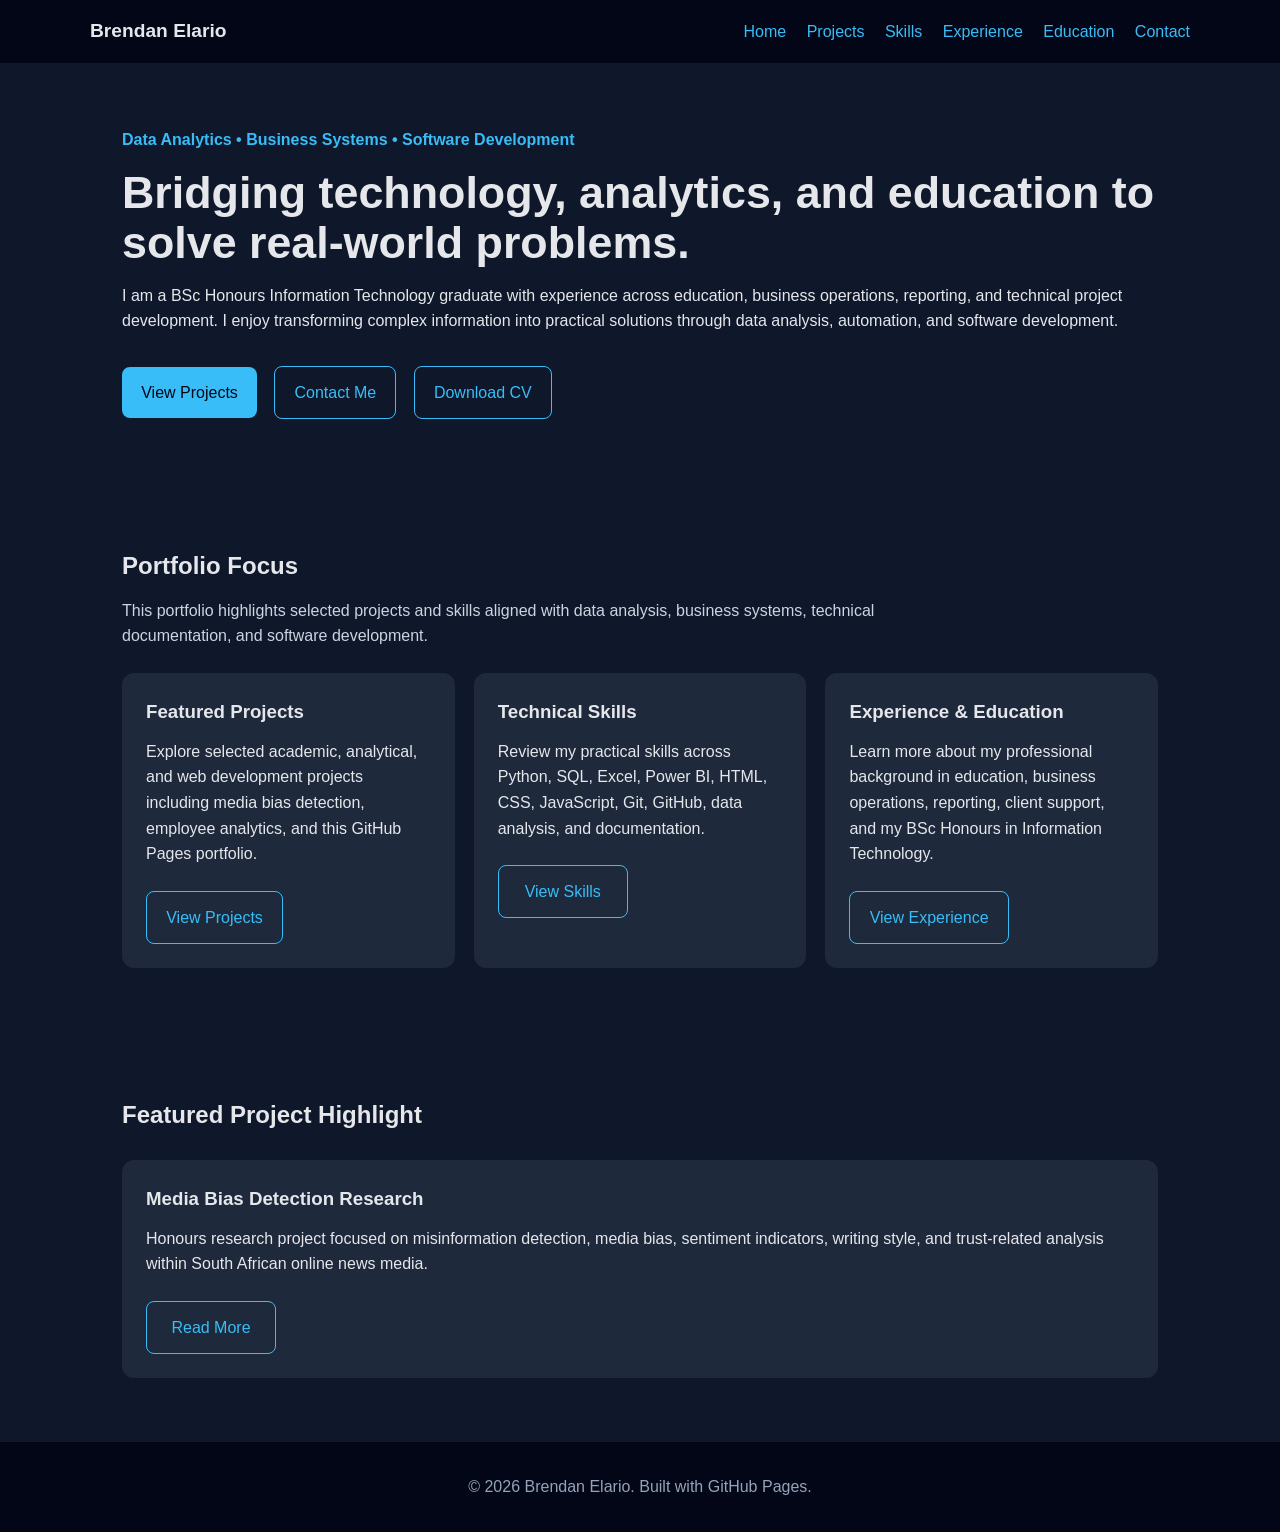
==== index.html @ 7e0d2e7d "Updated portfolio - added individual pages" ====
<!DOCTYPE html>
<html lang="en">
<head>
  <meta charset="UTF-8" />
  <meta name="viewport" content="width=device-width, initial-scale=1.0" />
  <title>Brendan Elario | Portfolio</title>
  <link rel="stylesheet" href="assets/css/styles.css" />
</head>
<body>
  <header class="site-header">
    <nav class="nav">
      <h1 class="logo">Brendan Elario</h1>
      <div class="nav-links">
        <a href="index.html">Home</a>
        <a href="projects.html">Projects</a>
        <a href="skills.html">Skills</a>
        <a href="experience.html">Experience</a>
        <a href="education.html">Education</a>
        <a href="contact.html">Contact</a>
      </div>
    </nav>
  </header>

  <main>
    <section class="hero">
      <p class="eyebrow">Data Analytics • Business Systems • Software Development</p>

      <h2>Bridging technology, analytics, and education to solve real-world problems.</h2>

      <p>
        I am a BSc Honours Information Technology graduate with experience across education,
        business operations, reporting, and technical project development. I enjoy transforming
        complex information into practical solutions through data analysis, automation, and software development.
      </p>

      <div class="hero-buttons">
        <a class="btn primary" href="projects.html">View Projects</a>
        <a class="btn secondary" href="contact.html">Contact Me</a>
        <a class="btn secondary" href="assets/docs/Brendan_Elario_CV.pdf" target="_blank">Download CV</a>
      </div>
    </section>

    <section class="section">
      <h2>Portfolio Focus</h2>
      <p class="section-intro">
        This portfolio highlights selected projects and skills aligned with data analysis,
        business systems, technical documentation, and software development.
      </p>

      <div class="card-grid">
        <article class="card">
          <h3>Featured Projects</h3>
          <p>
            Explore selected academic, analytical, and web development projects including
            media bias detection, employee analytics, and this GitHub Pages portfolio.
          </p>
          <div class="card-actions">
            <a class="btn secondary" href="projects.html">View Projects</a>
          </div>
        </article>

        <article class="card">
          <h3>Technical Skills</h3>
          <p>
            Review my practical skills across Python, SQL, Excel, Power BI, HTML, CSS,
            JavaScript, Git, GitHub, data analysis, and documentation.
          </p>
          <div class="card-actions">
            <a class="btn secondary" href="skills.html">View Skills</a>
          </div>
        </article>

        <article class="card">
          <h3>Experience & Education</h3>
          <p>
            Learn more about my professional background in education, business operations,
            reporting, client support, and my BSc Honours in Information Technology.
          </p>
          <div class="card-actions">
            <a class="btn secondary" href="experience.html">View Experience</a>
          </div>
        </article>
      </div>
    </section>

    <section class="section">
      <h2>Featured Project Highlight</h2>
      <br>
      <div class="card">
        <h3>Media Bias Detection Research</h3>
        <p>
          Honours research project focused on misinformation detection, media bias,
          sentiment indicators, writing style, and trust-related analysis within
          South African online news media.
        </p>
        <div class="card-actions">
          <a class="btn secondary" href="projects.html">Read More</a>
        </div>
      </div>
    </section>
  </main>

  <footer>
    <p>© 2026 Brendan Elario. Built with GitHub Pages.</p>
  </footer>

  <script src="assets/js/main.js"></script>

</html>
---- assets/css/styles.css ----
* {
  box-sizing: border-box;
  margin: 0;
  padding: 0;
}

body {
  font-family: Arial, sans-serif;
  background: #0f172a;
  color: #e5e7eb;
  line-height: 1.6;
}

a {
  color: #38bdf8;
  text-decoration: none;
}

.site-header {
  padding: 1rem 2rem;
  background: #020617;
  position: sticky;
  top: 0;
}

.nav {
  max-width: 1100px;
  margin: auto;
  display: flex;
  justify-content: space-between;
  align-items: center;
}

.logo {
  font-size: 1.2rem;
}

.nav-links a {
  margin-left: 1rem;
}

.hero,
.section {
  max-width: 1100px;
  margin: auto;
  padding: 4rem 2rem;
}

.hero h2 {
  font-size: 2.8rem;
  line-height: 1.1;
  margin: 1rem 0;
}

.eyebrow {
  color: #38bdf8;
  font-weight: bold;
}

.hero-buttons {
  margin-top: 2rem;
}

.btn {
  display: inline-block;
  padding: 0.8rem 1.2rem;
  border-radius: 8px;
  margin-right: 0.8rem;
}

.primary {
  background: #38bdf8;
  color: #020617;
}

.secondary {
  border: 1px solid #38bdf8;
}

.card-grid {
  display: grid;
  grid-template-columns: repeat(auto-fit, minmax(250px, 1fr));
  gap: 1.2rem;
  margin-top: 1.5rem;
}

.card {
  background: #1e293b;
  padding: 1.5rem;
  border-radius: 12px;
}

.card p {
  margin-top: 0.75rem;
}

.card-actions {
  margin-top: auto;
  padding-top: 1.5rem;
}

.card-actions .btn {
  display: inline-block;
  min-width: 130px;
  text-align: center;
}

.section-intro {
  max-width: 800px;
  margin-top: 0.75rem;
  color: #cbd5e1;
}

.skill-tags {
  display: flex;
  flex-wrap: wrap;
  gap: 0.6rem;
  margin-top: 1rem;
}

.skill-tags span {
  display: inline-block;
  padding: 0.45rem 0.75rem;
  border: 1px solid #38bdf8;
  border-radius: 999px;
  color: #e5e7eb;
  background: rgba(56, 189, 248, 0.08);
  font-size: 0.95rem;
}

.education-card {
  margin-top: 1.5rem;
}

.education-card h4 {
  margin-top: 1.5rem;
}

.muted {
  color: #94a3b8;
  margin: 0.35rem 0 1rem;
}

footer {
  text-align: center;
  padding: 2rem;
  background: #020617;
  color: #94a3b8;
}

@media (max-width: 700px) {
  .nav {
    flex-direction: column;
    align-items: flex-start;
  }

  .nav-links {
    margin-top: 1rem;
  }

  .nav-links a {
    display: inline-block;
    margin: 0 0.8rem 0.5rem 0;
  }

  .hero h2 {
    font-size: 2rem;
  }
}
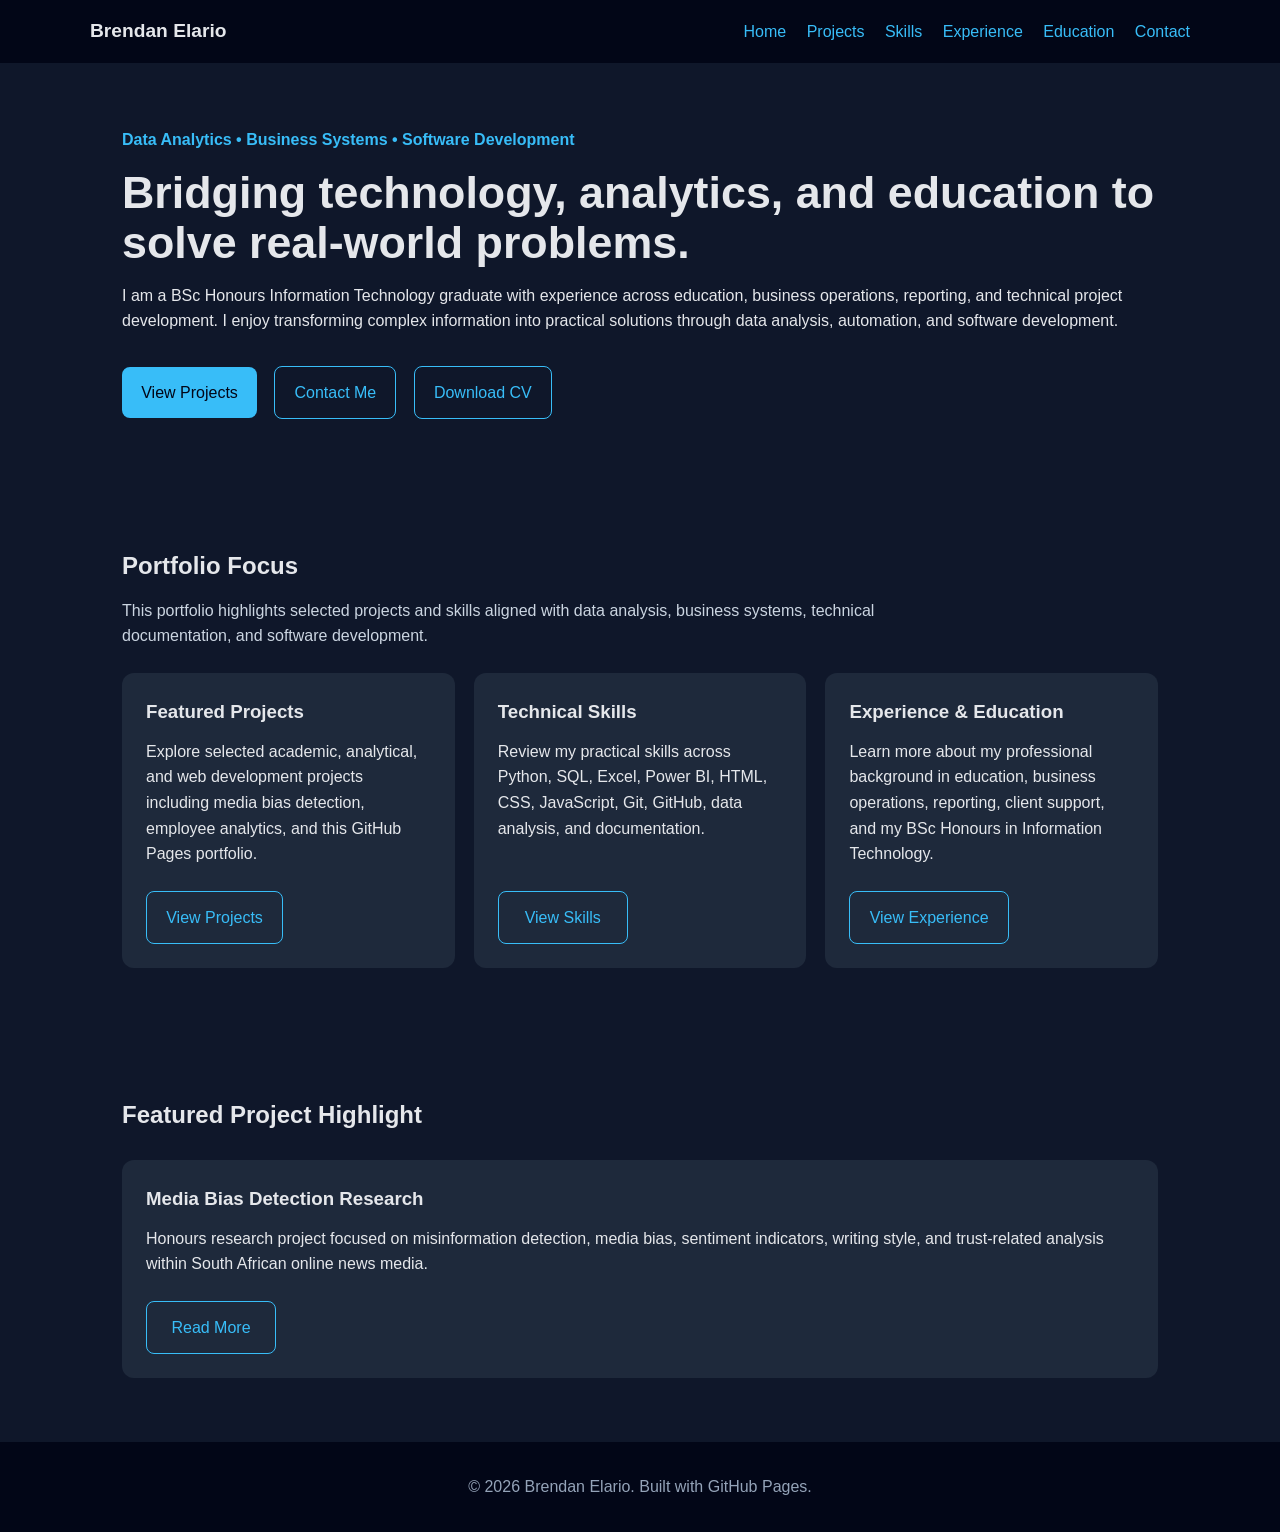
==== commit 1876968b: "updated contact page" ====
--- a/index.html
+++ b/index.html
@@ -105,5 +105,5 @@
   </footer>
 
   <script src="assets/js/main.js"></script>
-
+</body>
 </html>
--- a/assets/css/styles.css
+++ b/assets/css/styles.css
@@ -88,6 +88,11 @@
   background: #1e293b;
   padding: 1.5rem;
   border-radius: 12px;
+
+  display: flex;
+  flex-direction: column;
+
+  height: 100%;
 }
 
 .card p {
@@ -141,6 +146,35 @@
   margin: 0.35rem 0 1rem;
 }
 
+.contact-form {
+  display: flex;
+  flex-direction: column;
+  gap: 0.8rem;
+  margin-top: 1rem;
+}
+
+.contact-form input,
+.contact-form select,
+.contact-form textarea {
+  width: 100%;
+  padding: 0.75rem;
+  border-radius: 8px;
+  border: 1px solid #334155;
+  background: #0f172a;
+  color: #e5e7eb;
+}
+
+.contact-form label {
+  font-weight: bold;
+  color: #cbd5e1;
+}
+
+.contact-form button {
+  border: none;
+  cursor: pointer;
+  margin-top: 0.5rem;
+}
+
 footer {
   text-align: center;
   padding: 2rem;
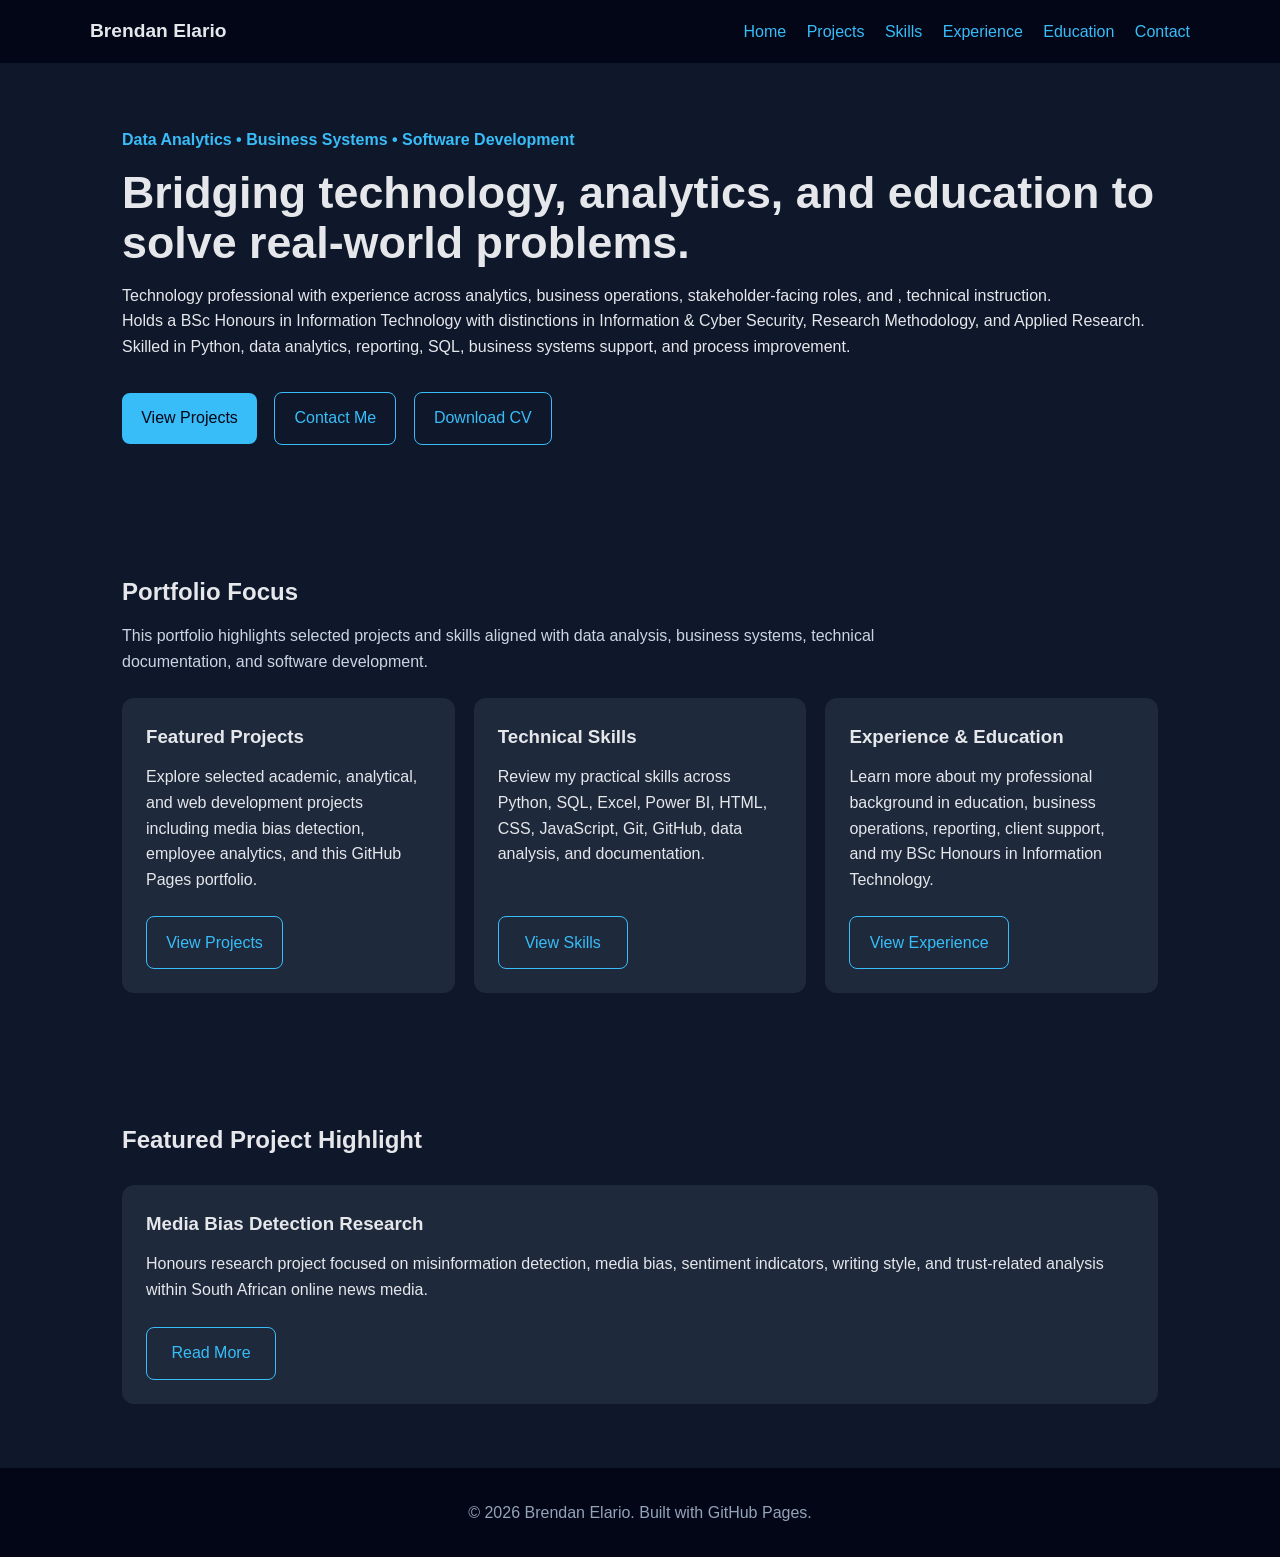
==== commit 075560ca: "update to profile wording" ====
--- a/index.html
+++ b/index.html
@@ -28,9 +28,10 @@
       <h2>Bridging technology, analytics, and education to solve real-world problems.</h2>
 
       <p>
-        I am a BSc Honours Information Technology graduate with experience across education,
-        business operations, reporting, and technical project development. I enjoy transforming
-        complex information into practical solutions through data analysis, automation, and software development.
+        Technology professional with experience across analytics, business operations, stakeholder-facing roles, and , technical instruction. <br>
+        Holds a BSc Honours in Information Technology with distinctions in Information & Cyber Security, 
+        Research Methodology, and Applied Research. <br>
+        Skilled in Python, data analytics, reporting, SQL, business systems support, and process improvement.
       </p>
 
       <div class="hero-buttons">
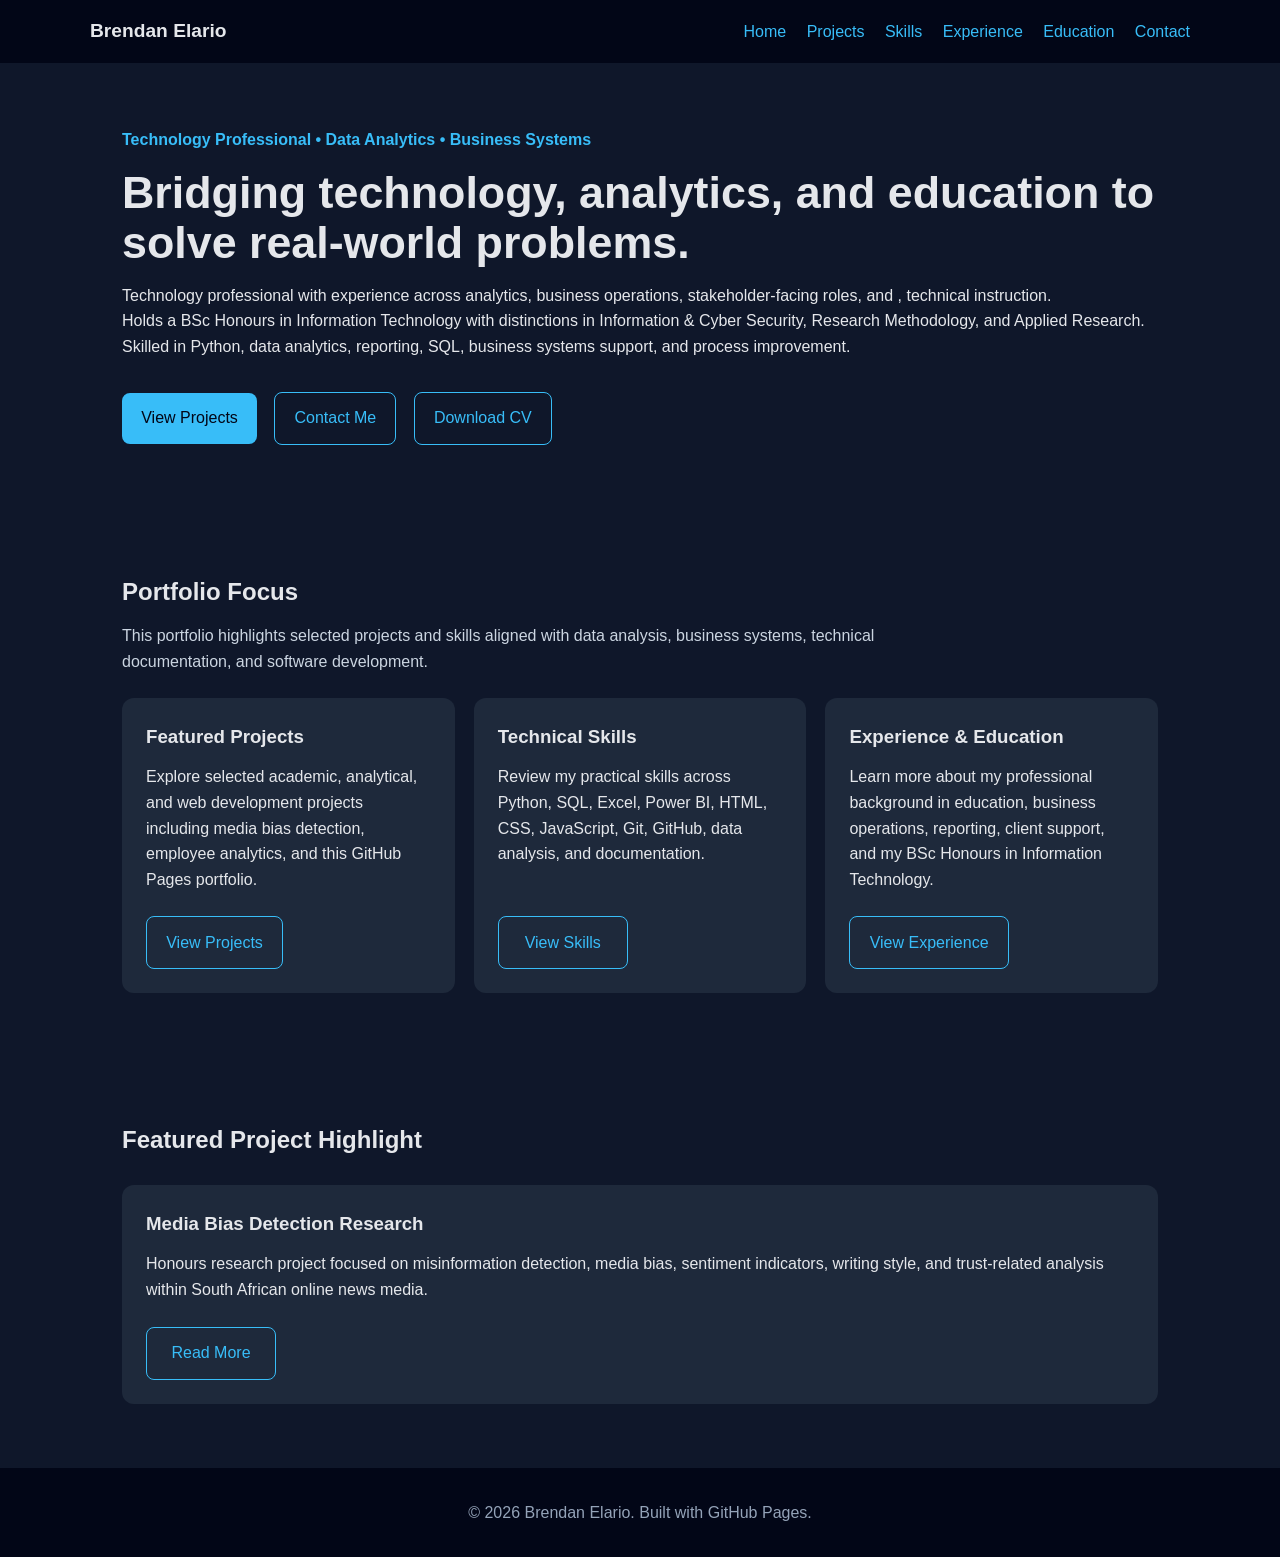
==== commit 2bad369e: "Updated bio section" ====
--- a/index.html
+++ b/index.html
@@ -23,7 +23,7 @@
 
   <main>
     <section class="hero">
-      <p class="eyebrow">Data Analytics • Business Systems • Software Development</p>
+      <p class="eyebrow">Technology Professional • Data Analytics • Business Systems</p>
 
       <h2>Bridging technology, analytics, and education to solve real-world problems.</h2>
 
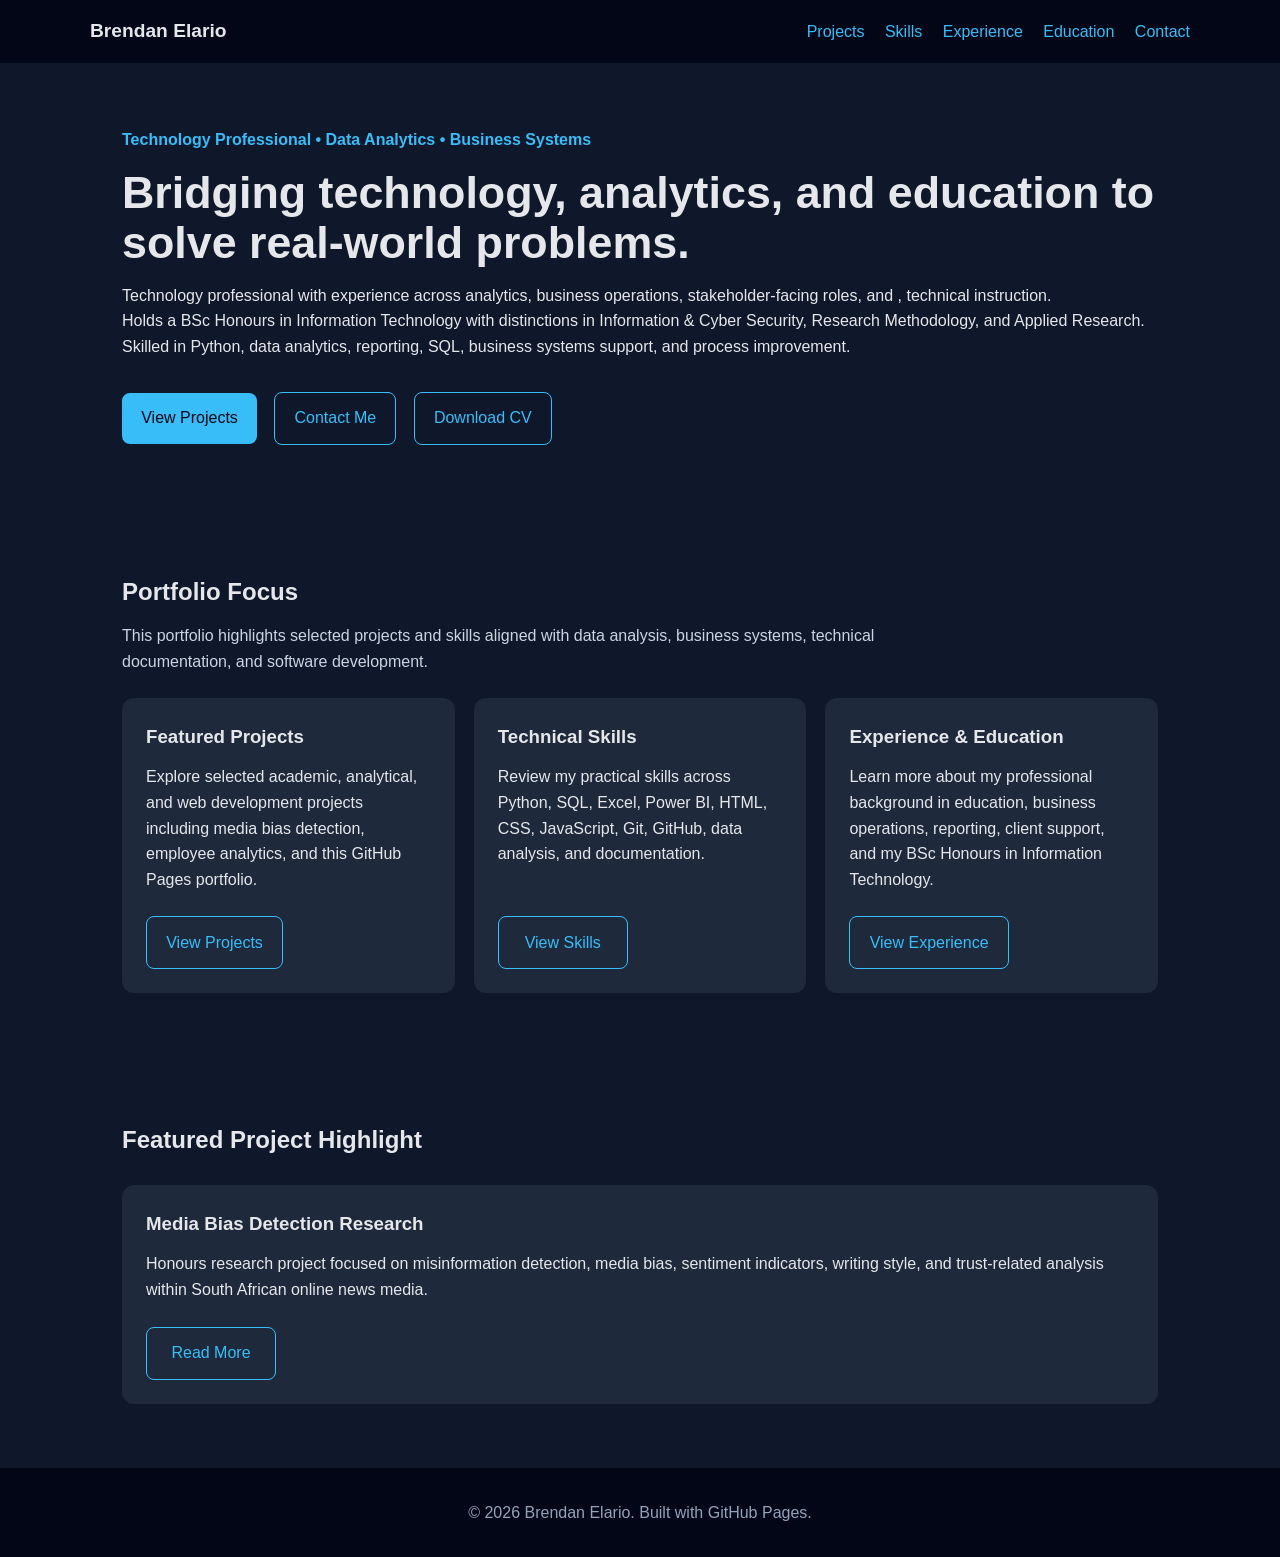
==== commit 8c5acc08: "Removed 'Home' from the home page" ====
--- a/index.html
+++ b/index.html
@@ -11,7 +11,6 @@
     <nav class="nav">
       <h1 class="logo">Brendan Elario</h1>
       <div class="nav-links">
-        <a href="index.html">Home</a>
         <a href="projects.html">Projects</a>
         <a href="skills.html">Skills</a>
         <a href="experience.html">Experience</a>
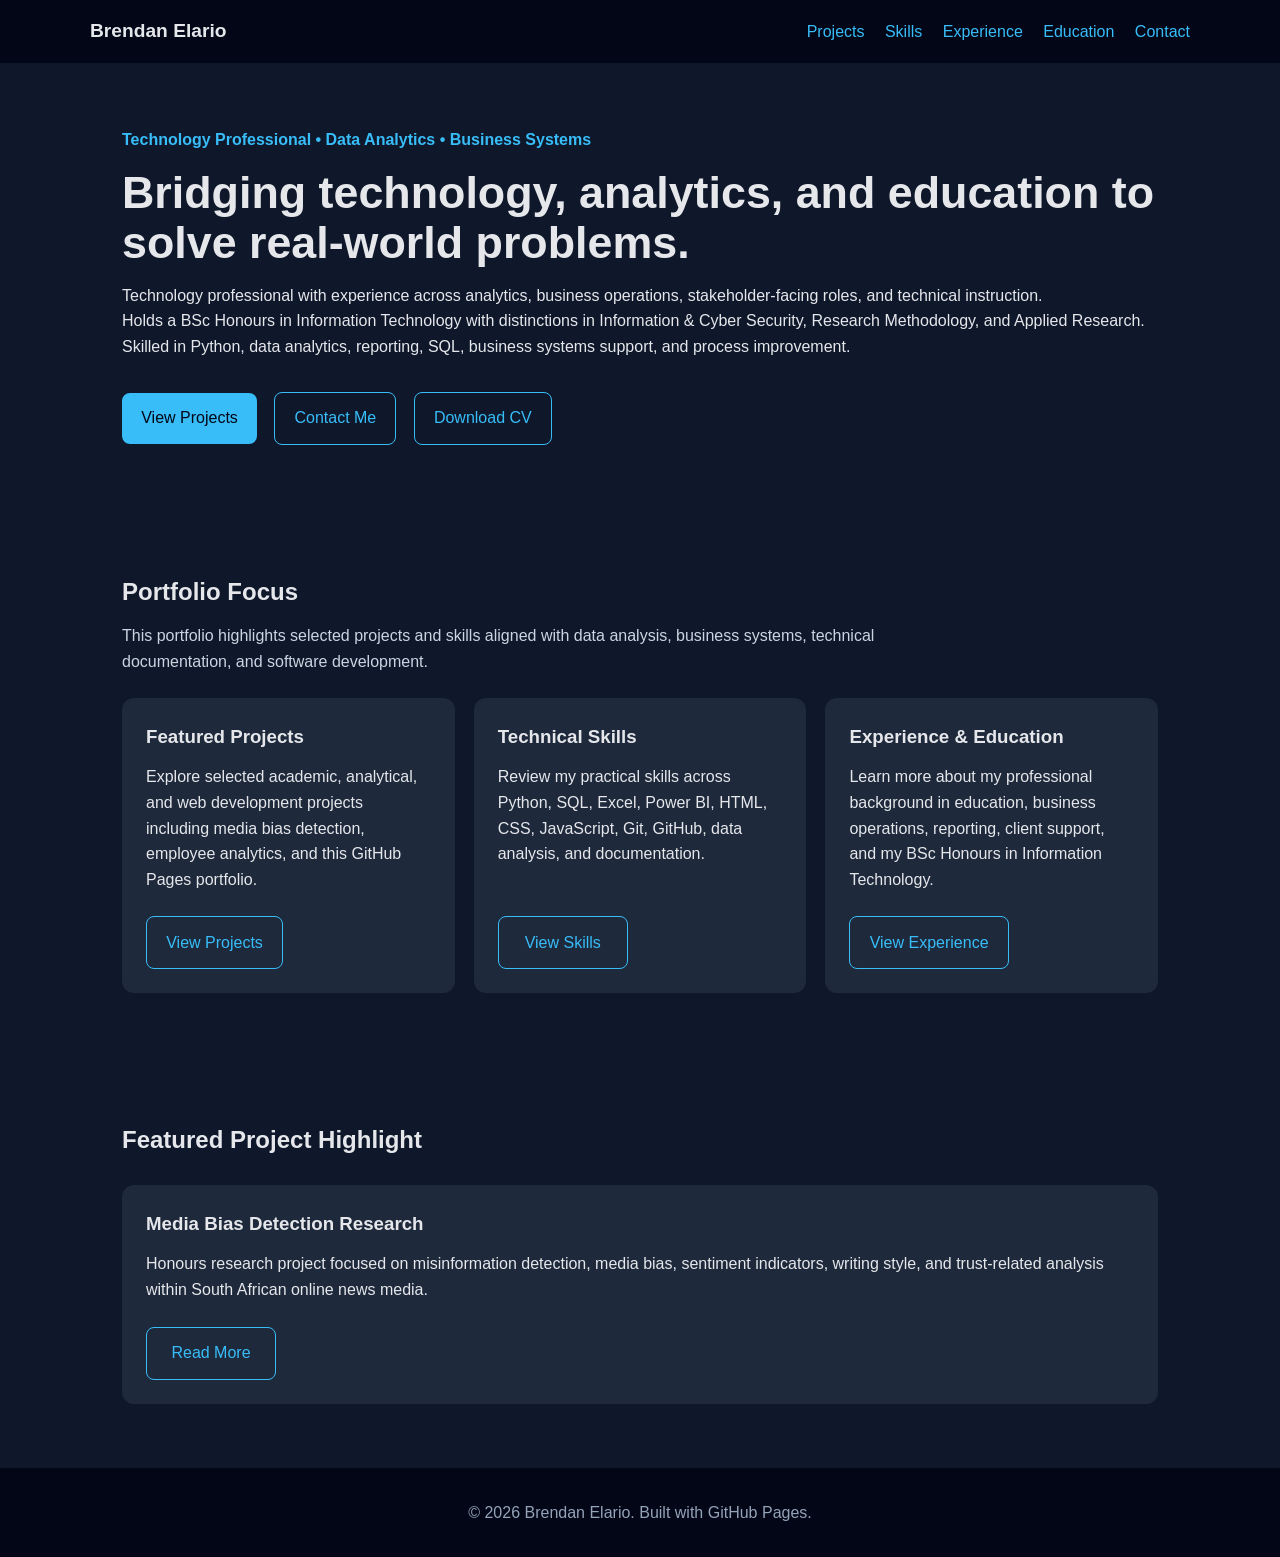
==== commit 825f1a47: "Minor grammar correction" ====
--- a/index.html
+++ b/index.html
@@ -27,7 +27,7 @@
       <h2>Bridging technology, analytics, and education to solve real-world problems.</h2>
 
       <p>
-        Technology professional with experience across analytics, business operations, stakeholder-facing roles, and , technical instruction. <br>
+        Technology professional with experience across analytics, business operations, stakeholder-facing roles, and technical instruction. <br>
         Holds a BSc Honours in Information Technology with distinctions in Information & Cyber Security, 
         Research Methodology, and Applied Research. <br>
         Skilled in Python, data analytics, reporting, SQL, business systems support, and process improvement.
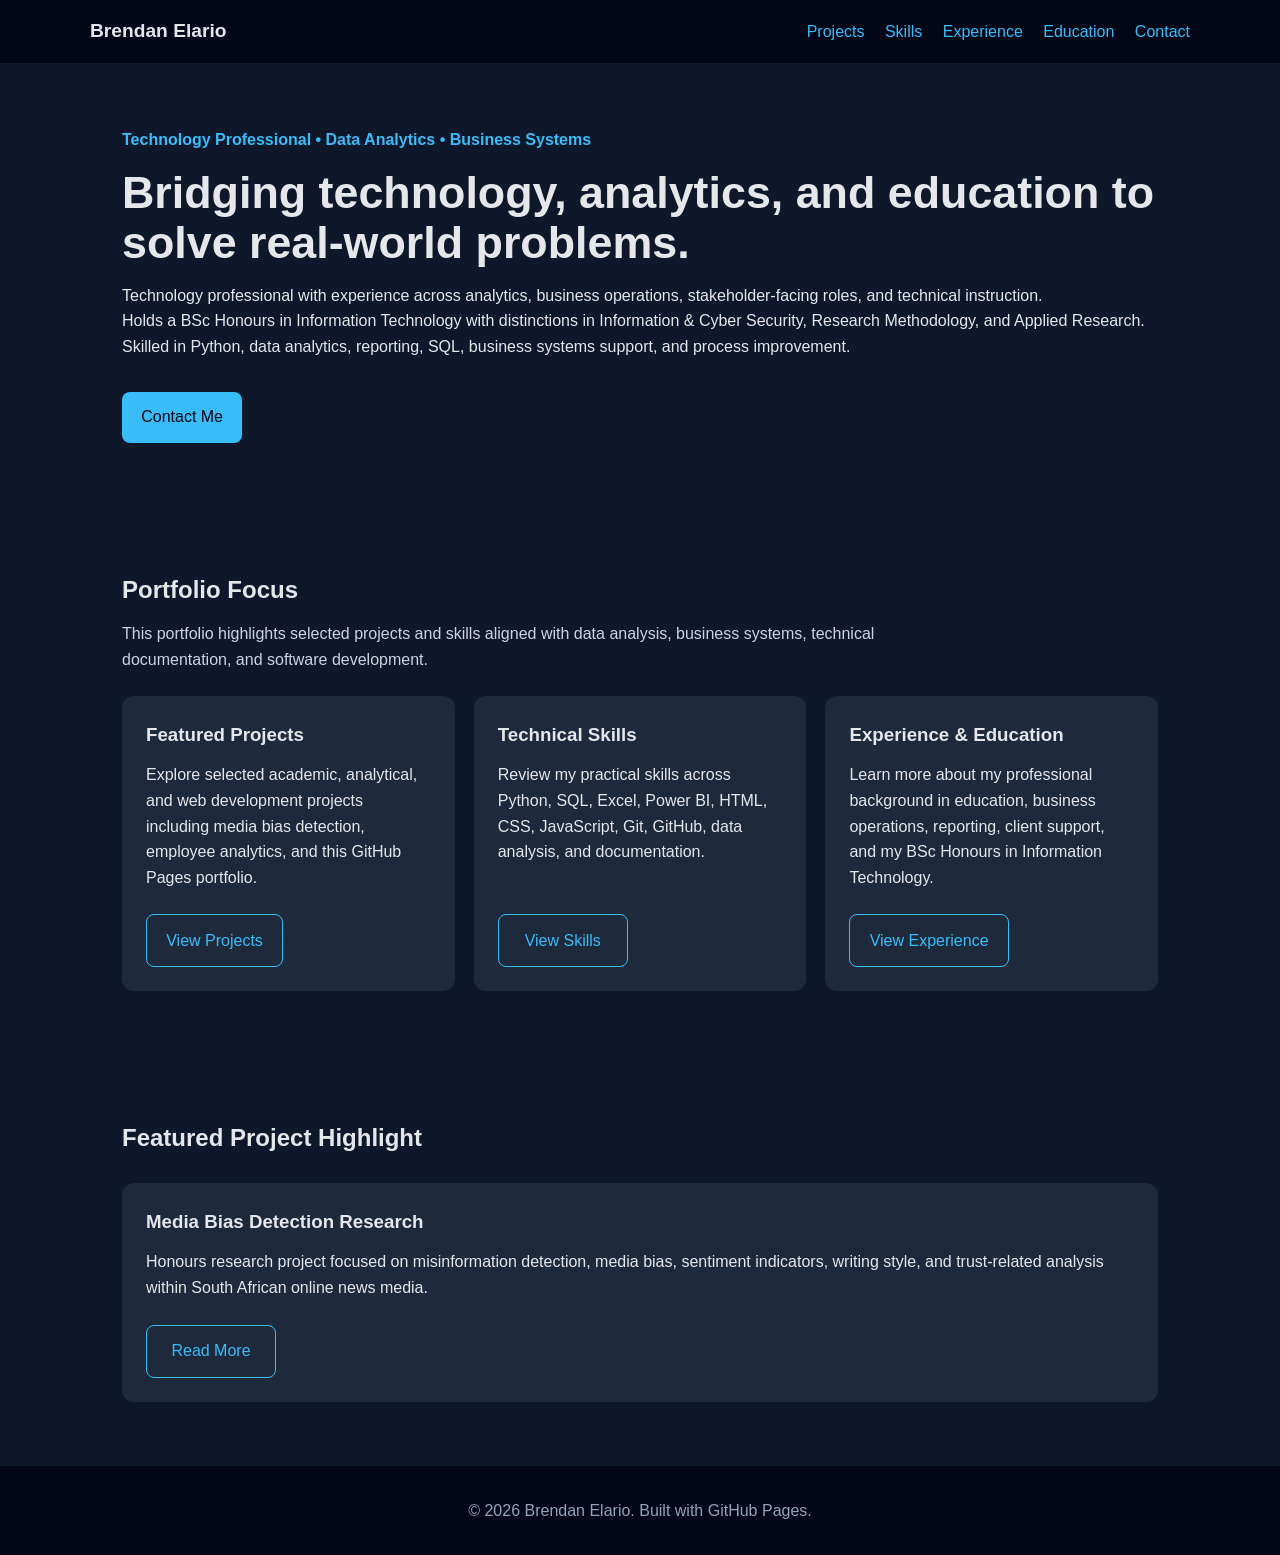
==== commit a908c17d: "Removed cv download feature" ====
--- a/index.html
+++ b/index.html
@@ -34,9 +34,9 @@
       </p>
 
       <div class="hero-buttons">
-        <a class="btn primary" href="projects.html">View Projects</a>
-        <a class="btn secondary" href="contact.html">Contact Me</a>
-        <a class="btn secondary" href="assets/docs/Brendan_Elario_CV.pdf" target="_blank">Download CV</a>
+        <!--<a class="btn primary" href="projects.html">View Projects</a>-->
+         <a class="btn primary" href="contact.html">Contact Me</a> 
+        <!-- <a class="btn secondary" href="assets/docs/Brendan_Elario_CV.pdf" target="_blank">Download CV</a> -->
       </div>
     </section>
 
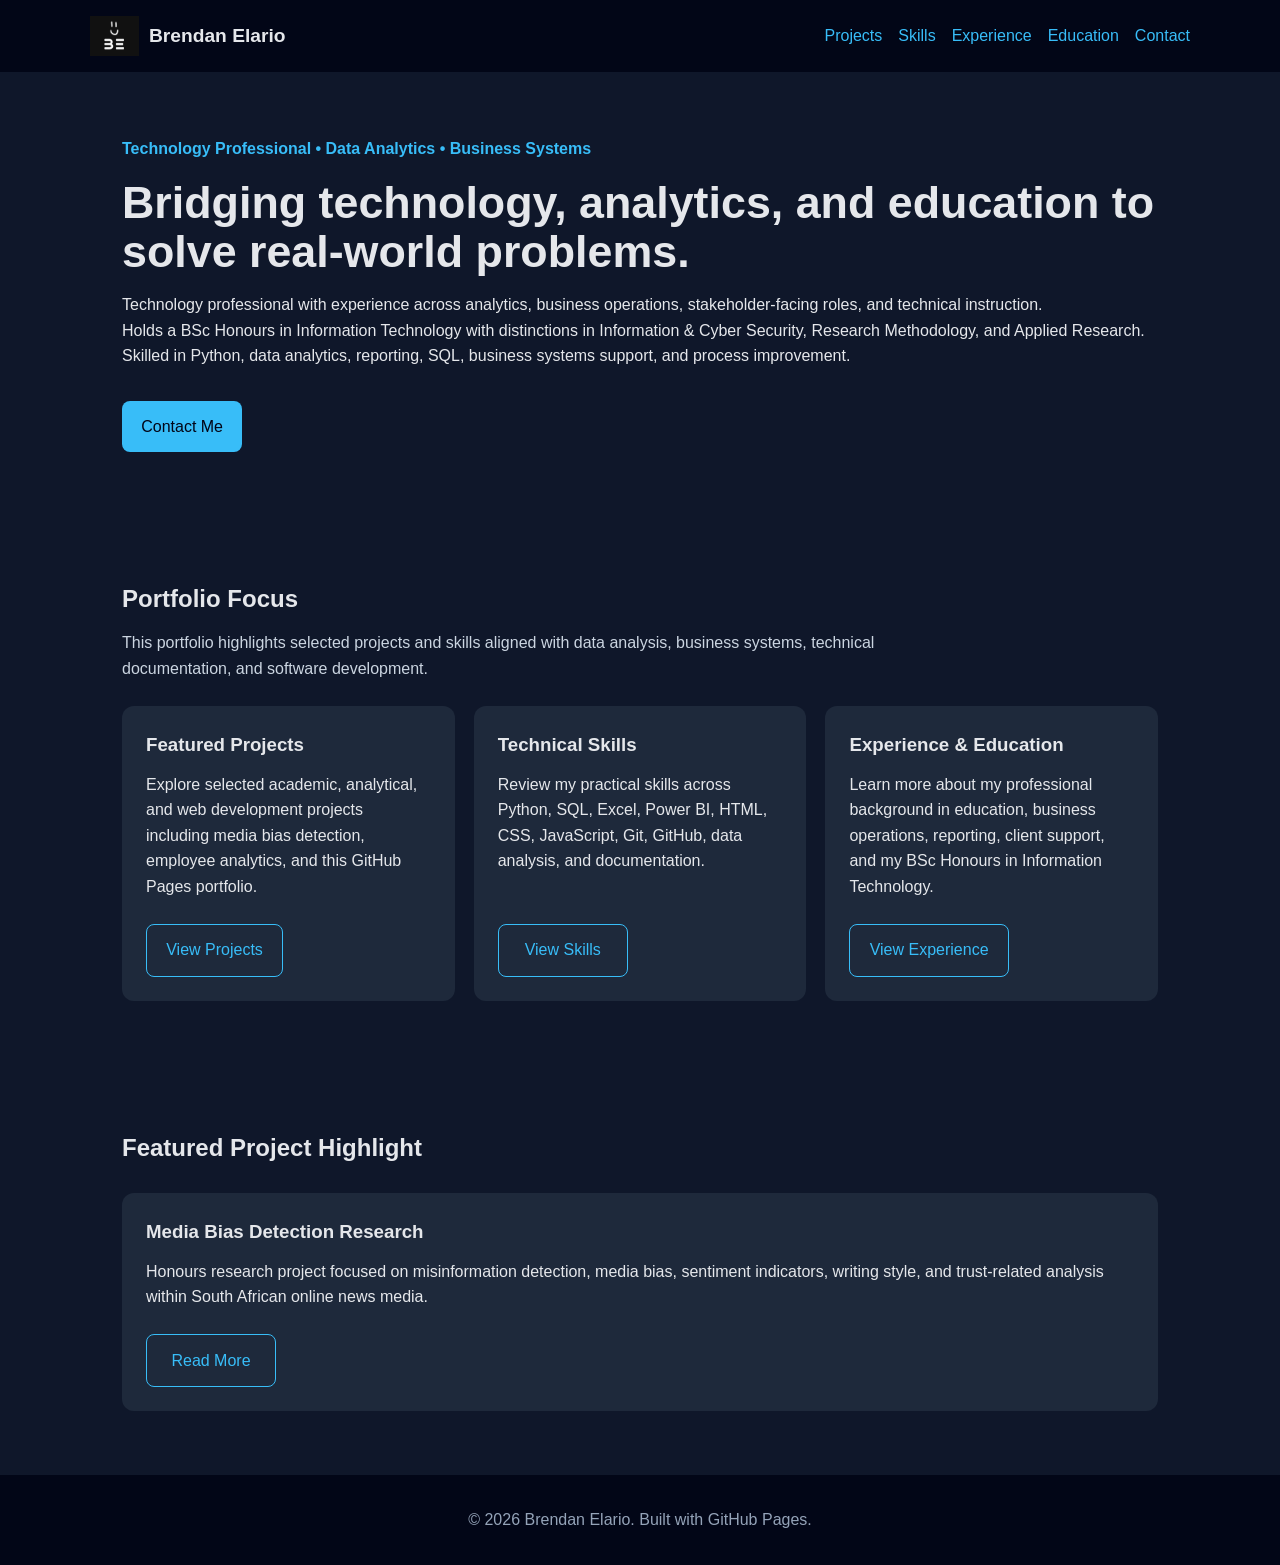
==== commit 744e87ef: "Added logo to nav bar and favicon" ====
--- a/index.html
+++ b/index.html
@@ -1,22 +1,43 @@
 <!DOCTYPE html>
 <html lang="en">
+
 <head>
   <meta charset="UTF-8" />
   <meta name="viewport" content="width=device-width, initial-scale=1.0" />
-  <title>Brendan Elario | Portfolio</title>
+  <title>| be | Portfolio</title>
+  
+  <link rel="icon"
+      type="image/png"
+      sizes="32x32"
+      href="assets/images/favicon.png">
+
+  <link rel="shortcut icon"
+        href="assets/images/favicon.png">
+
   <link rel="stylesheet" href="assets/css/styles.css" />
 </head>
+
 <body>
   <header class="site-header">
     <nav class="nav">
-      <h1 class="logo">Brendan Elario</h1>
+
+      <a href="index.html" class="brand-link">
+          <img
+              src="assets/images/favicon.png"
+              alt="| be | Logo"
+              class="nav-logo"
+          />
+          <span class="logo">Brendan Elario</span>
+      </a>
+
       <div class="nav-links">
-        <a href="projects.html">Projects</a>
-        <a href="skills.html">Skills</a>
-        <a href="experience.html">Experience</a>
-        <a href="education.html">Education</a>
-        <a href="contact.html">Contact</a>
+          <a href="projects.html">Projects</a>
+          <a href="skills.html">Skills</a>
+          <a href="experience.html">Experience</a>
+          <a href="education.html">Education</a>
+          <a href="contact.html">Contact</a>
       </div>
+
     </nav>
   </header>
 
--- a/assets/css/styles.css
+++ b/assets/css/styles.css
@@ -21,22 +21,50 @@
   background: #020617;
   position: sticky;
   top: 0;
+  z-index: 1000;
 }
 
 .nav {
   max-width: 1100px;
-  margin: auto;
-  display: flex;
-  justify-content: space-between;
+  margin: 0 auto;
+  display: flex;
   align-items: center;
+}
+
+.brand-link {
+    display: flex;
+    align-items: center;
+    gap: 10px;
+    text-decoration: none;
+    color: inherit;
 }
 
 .logo {
   font-size: 1.2rem;
+  font-weight: 550;
+}
+
+.nav-logo {
+  height: 40px; 
+  width: auto;  
+  display: block;
+  }
+
+.nav-links {
+    margin-left: auto;
+    display: flex;
+    align-items: center;
+    gap: 1rem;
 }
 
 .nav-links a {
-  margin-left: 1rem;
+    color: #38bdf8;
+    text-decoration: none;
+
+}
+
+.nav-links a:hover {
+  color: #7dd3fc;
 }
 
 .hero,
@@ -197,6 +225,7 @@
     margin: 0 0.8rem 0.5rem 0;
   }
 
+  
   .hero h2 {
     font-size: 2rem;
   }
